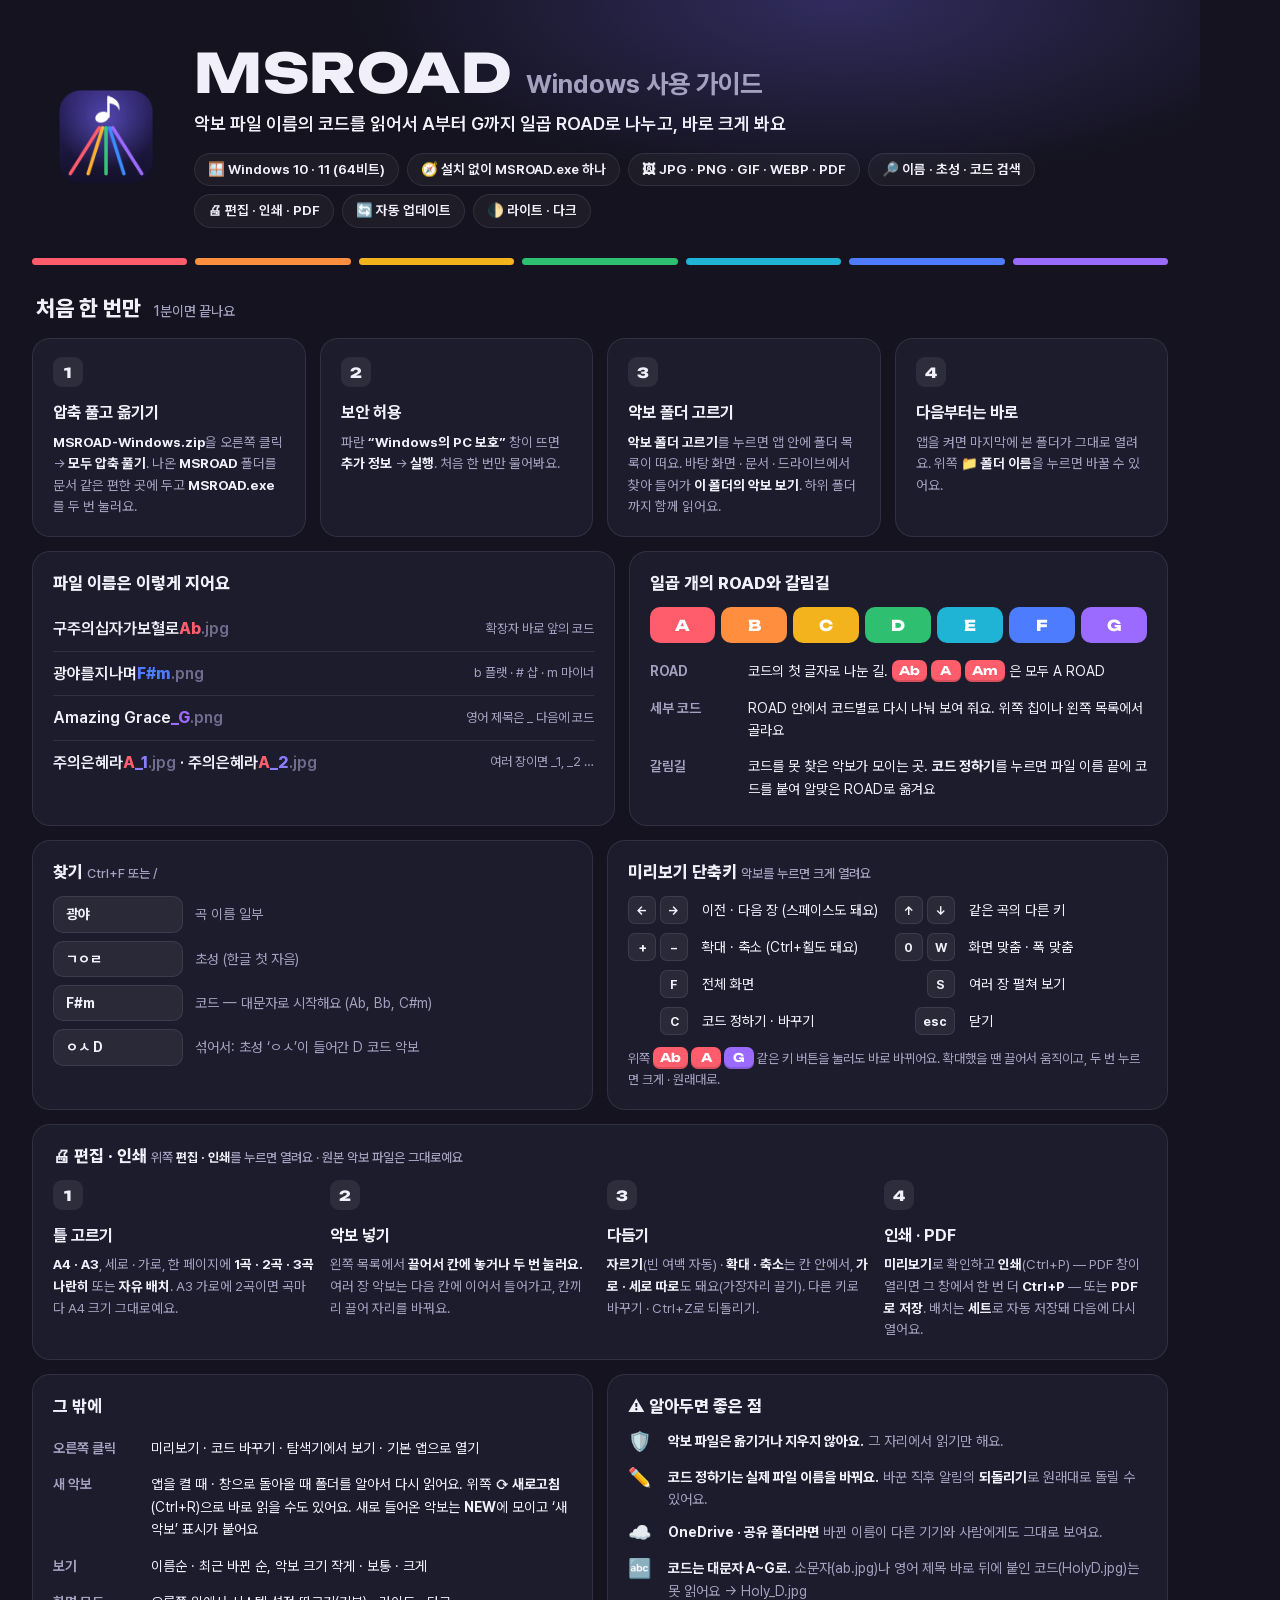
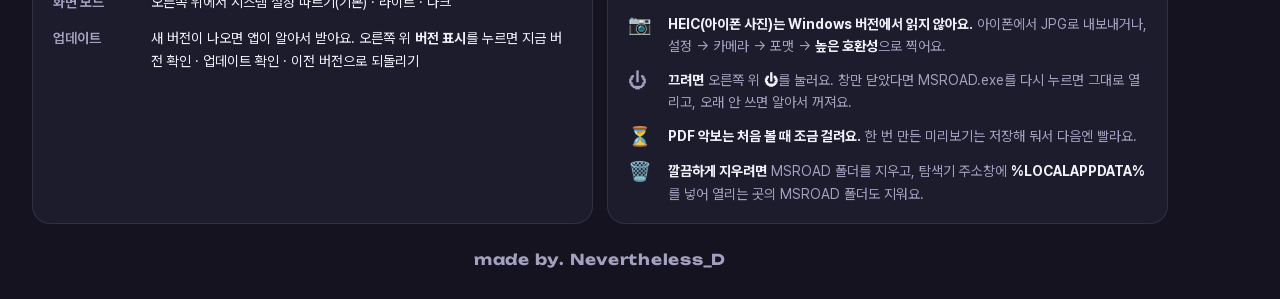
==== docs/guide-win.html @ 238b2c40 "Windows 버전 1.2.1 (HEIC 제외) MSROAD.exe 하나로 실행기 + 엔진, 앱 안 폴더 고르기, Go 썸네일, PDF 창으로 인쇄, latest-win.json " ====
<!doctype html>
<html lang="ko">
<head>
<meta charset="utf-8">
<title>MSROAD Windows 사용 가이드</title>
<!-- 사용 가이드 이미지 원본. scripts/guide.py 로 docs/MSROAD_Windows_사용가이드.png 를 만들어요 -->
<style>
@font-face { font-family: "Pretendard"; src: url("../engine/web/fonts/PretendardVariable.woff2") format("woff2-variations"); font-weight: 100 900; }
@font-face { font-family: "Unbounded"; src: url("../engine/web/fonts/unbounded-latin-700-normal.woff2") format("woff2"); font-weight: 700; }
@font-face { font-family: "Unbounded"; src: url("../engine/web/fonts/unbounded-latin-800-normal.woff2") format("woff2"); font-weight: 800; }
:root {
  --rA: #ff5d6c; --rB: #ff8f3f; --rC: #f2b31d; --rD: #2fbf71; --rE: #1fb3d6; --rF: #4d7cff; --rG: #9b6bff; --brand: #8b7dff;
  --bg: #14131f; --card: #1d1c2c; --line: rgba(220,215,255,.1); --text: #f1f0fa; --muted: #a4a1c0; --faint: #6f6c8e;
}
* { box-sizing: border-box; }
body { margin: 0; width: 1200px; background: var(--bg); color: var(--text); font: 15px/1.6 "Pretendard", sans-serif; -webkit-font-smoothing: antialiased; }
.wrap { padding: 0 32px 30px; }
.hero { position: relative; padding: 46px 48px 30px; display: flex; gap: 30px; align-items: center;
  background: radial-gradient(700px 260px at 70% 0%, rgba(124,108,255,.28), transparent 70%); }
.hero img { width: 116px; height: 116px; }
.hero h1 { margin: 0; display: flex; align-items: baseline; gap: 14px; font: 800 54px/1 "Unbounded", sans-serif; letter-spacing: .01em; }
.hero h1 span { font: 700 26px "Pretendard"; color: var(--muted); letter-spacing: 0; }
.hero p { margin: 10px 0 14px; font-size: 18px; font-weight: 600; }
.pills { display: flex; gap: 8px; flex-wrap: wrap; }
.pill { padding: 5px 13px; border-radius: 999px; border: 1px solid var(--line); background: rgba(255,255,255,.04); font-size: 13.5px; font-weight: 650; }
.roads { display: flex; gap: 8px; padding: 0 32px; margin-bottom: 26px; }
.roads i { flex: 1; height: 7px; border-radius: 4px; }
h2 { margin: 26px 4px 12px; font-size: 22px; font-weight: 800; display: flex; align-items: baseline; gap: 12px; }
h2 small { font-size: 14px; font-weight: 500; color: var(--muted); }
.row { display: grid; gap: 14px; }
.c4 { grid-template-columns: repeat(4, 1fr); }
.c2 { grid-template-columns: 1fr 1fr; }
.c32 { grid-template-columns: 1.08fr 1fr; }
.card { background: var(--card); border: 1px solid var(--line); border-radius: 18px; padding: 18px 20px; }
.step b.n { display: inline-grid; place-items: center; width: 30px; height: 30px; border-radius: 9px; background: rgba(255,255,255,.08); font: 800 14px "Unbounded"; }
.step h3 { margin: 12px 0 6px; font-size: 16.5px; }
.step p { margin: 0; color: var(--muted); font-size: 13.5px; }
.step p strong { color: var(--text); }
.plate { display: inline-flex; align-items: center; justify-content: center; min-width: 30px; height: 22px; padding: 0 7px; border-radius: 7px; color: #fff;
  font: 700 12px/1 "Unbounded", sans-serif; box-shadow: inset 0 -2px 0 rgba(0,0,0,.15); vertical-align: 1px; }
.rA { --r: var(--rA); } .rB { --r: var(--rB); } .rC { --r: var(--rC); } .rD { --r: var(--rD); } .rE { --r: var(--rE); } .rF { --r: var(--rF); } .rG { --r: var(--rG); }
.plate { background: var(--r, #77758f); }
.names .nr { display: grid; grid-template-columns: 1fr auto; gap: 14px; padding: 9px 0; border-top: 1px solid var(--line); align-items: center; }
.names .nr:first-of-type { border-top: 0; }
.fn { font-size: 16px; font-weight: 600; }
.fn .c { color: var(--r); font-weight: 800; }
.fn .p { color: var(--brand); font-weight: 800; }
.fn .e { color: var(--faint); }
.nr .w { font-size: 13px; color: var(--muted); text-align: right; }
.card h4 { margin: 0 0 10px; font-size: 17px; font-weight: 800; }
.kv { display: grid; grid-template-columns: 88px 1fr; gap: 10px; padding: 7px 0; font-size: 14px; }
.kv b { color: var(--muted); font-weight: 650; }
.road-demo { display: flex; gap: 6px; margin: 4px 0 10px; }
.road-demo span { flex: 1; height: 36px; border-radius: 10px; display: grid; place-items: center; font: 800 15px "Unbounded"; color: #fff; background: var(--r); }
.keys { display: grid; grid-template-columns: auto 1fr auto 1fr; gap: 9px 14px; align-items: center; font-size: 14px; }
.keys .k { display: flex; gap: 4px; justify-content: flex-end; }
kbd { display: inline-grid; place-items: center; min-width: 28px; height: 28px; padding: 0 7px; border-radius: 7px; background: rgba(255,255,255,.06); border: 1px solid var(--line); font: 700 12.5px "Pretendard"; }
.tips { display: flex; flex-direction: column; gap: 11px; }
.tip { display: grid; grid-template-columns: 30px 1fr; gap: 10px; font-size: 14px; color: var(--muted); }
.tip .i { font-size: 19px; line-height: 1.3; }
.tip strong { color: var(--text); }
.search-ex { display: flex; flex-direction: column; gap: 8px; }
.sx { display: grid; grid-template-columns: 130px 1fr; gap: 12px; align-items: center; font-size: 14px; }
.sx .q { padding: 6px 12px; border-radius: 10px; background: rgba(255,255,255,.06); border: 1px solid var(--line); font-weight: 700; }
.sx span { color: var(--muted); }
.foot { text-align: center; margin-top: 26px; font: 700 15px "Unbounded"; letter-spacing: .05em; color: var(--muted); }
</style>
</head>
<body>
<div class="hero">
  <img src="../app/AppIcon.png" alt="">
  <div>
    <h1>MSROAD <span>Windows 사용 가이드</span></h1>
    <p>악보 파일 이름의 코드를 읽어서 A부터 G까지 일곱 ROAD로 나누고, 바로 크게 봐요</p>
    <div class="pills">
      <span class="pill">🪟 Windows 10 · 11 (64비트)</span>
      <span class="pill">🧭 설치 없이 MSROAD.exe 하나</span>
      <span class="pill">🖼 JPG · PNG · GIF · WEBP · PDF</span>
      <span class="pill">🔎 이름 · 초성 · 코드 검색</span>
      <span class="pill">🖨 편집 · 인쇄 · PDF</span>
      <span class="pill">🔄 자동 업데이트</span>
      <span class="pill">🌓 라이트 · 다크</span>
    </div>
  </div>
</div>
<div class="roads"><i style="background:var(--rA)"></i><i style="background:var(--rB)"></i><i style="background:var(--rC)"></i><i style="background:var(--rD)"></i><i style="background:var(--rE)"></i><i style="background:var(--rF)"></i><i style="background:var(--rG)"></i></div>

<div class="wrap">
  <h2>처음 한 번만 <small>1분이면 끝나요</small></h2>
  <div class="row c4">
    <div class="card step"><b class="n">1</b><h3>압축 풀고 옮기기</h3><p><strong>MSROAD-Windows.zip</strong>을 오른쪽 클릭 → <strong>모두 압축 풀기</strong>. 나온 <strong>MSROAD</strong> 폴더를 문서 같은 편한 곳에 두고 <strong>MSROAD.exe</strong>를 두 번 눌러요.</p></div>
    <div class="card step"><b class="n">2</b><h3>보안 허용</h3><p>파란 <strong>“Windows의 PC 보호”</strong> 창이 뜨면 <strong>추가 정보</strong> → <strong>실행</strong>. 처음 한 번만 물어봐요.</p></div>
    <div class="card step"><b class="n">3</b><h3>악보 폴더 고르기</h3><p><strong>악보 폴더 고르기</strong>를 누르면 앱 안에 폴더 목록이 떠요. 바탕 화면 · 문서 · 드라이브에서 찾아 들어가 <strong>이 폴더의 악보 보기</strong>. 하위 폴더까지 함께 읽어요.</p></div>
    <div class="card step"><b class="n">4</b><h3>다음부터는 바로</h3><p>앱을 켜면 마지막에 본 폴더가 그대로 열려요. 위쪽 <strong>📁 폴더 이름</strong>을 누르면 바꿀 수 있어요.</p></div>
  </div>

  <div class="row c32" style="margin-top:14px">
    <div class="card names">
      <h4>파일 이름은 이렇게 지어요</h4>
      <div class="nr"><div class="fn rA">구주의십자가보혈로<span class="c">Ab</span><span class="e">.jpg</span></div><div class="w">확장자 바로 앞의 코드</div></div>
      <div class="nr"><div class="fn rF">광야를지나며<span class="c">F#m</span><span class="e">.png</span></div><div class="w">b 플랫 · # 샵 · m 마이너</div></div>
      <div class="nr"><div class="fn rG">Amazing Grace<span class="c">_G</span><span class="e">.png</span></div><div class="w">영어 제목은 _ 다음에 코드</div></div>
      <div class="nr"><div class="fn rA">주의은혜라<span class="c">A</span><span class="p">_1</span><span class="e">.jpg</span> · 주의은혜라<span class="c">A</span><span class="p">_2</span><span class="e">.jpg</span></div><div class="w">여러 장이면 _1, _2 …</div></div>
    </div>
    <div class="card">
      <h4>일곱 개의 ROAD와 갈림길</h4>
      <div class="road-demo"><span class="rA">A</span><span class="rB">B</span><span class="rC">C</span><span class="rD">D</span><span class="rE">E</span><span class="rF">F</span><span class="rG">G</span></div>
      <div class="kv"><b>ROAD</b><span>코드의 첫 글자로 나눈 길. <span class="plate rA">Ab</span> <span class="plate rA">A</span> <span class="plate rA">Am</span> 은 모두 A ROAD</span></div>
      <div class="kv"><b>세부 코드</b><span>ROAD 안에서 코드별로 다시 나눠 보여 줘요. 위쪽 칩이나 왼쪽 목록에서 골라요</span></div>
      <div class="kv"><b>갈림길</b><span>코드를 못 찾은 악보가 모이는 곳. <strong>코드 정하기</strong>를 누르면 파일 이름 끝에 코드를 붙여 알맞은 ROAD로 옮겨요</span></div>
    </div>
  </div>

  <div class="row c2" style="margin-top:14px">
    <div class="card">
      <h4>찾기 <span style="font-weight:500;color:var(--muted);font-size:13px">Ctrl+F 또는 /</span></h4>
      <div class="search-ex">
        <div class="sx"><div class="q">광야</div><span>곡 이름 일부</span></div>
        <div class="sx"><div class="q">ㄱㅇㄹ</div><span>초성 (한글 첫 자음)</span></div>
        <div class="sx"><div class="q">F#m</div><span>코드 — 대문자로 시작해요 (Ab, Bb, C#m)</span></div>
        <div class="sx"><div class="q">ㅇㅅ D</div><span>섞어서: 초성 ‘ㅇㅅ’이 들어간 D 코드 악보</span></div>
      </div>
    </div>
    <div class="card">
      <h4>미리보기 단축키 <span style="font-weight:500;color:var(--muted);font-size:13px">악보를 누르면 크게 열려요</span></h4>
      <div class="keys">
        <div class="k"><kbd>←</kbd><kbd>→</kbd></div><div>이전 · 다음 장 (스페이스도 돼요)</div>
        <div class="k"><kbd>↑</kbd><kbd>↓</kbd></div><div>같은 곡의 다른 키</div>
        <div class="k"><kbd>+</kbd><kbd>−</kbd></div><div>확대 · 축소 (Ctrl+휠도 돼요)</div>
        <div class="k"><kbd>0</kbd><kbd>W</kbd></div><div>화면 맞춤 · 폭 맞춤</div>
        <div class="k"><kbd>F</kbd></div><div>전체 화면</div>
        <div class="k"><kbd>S</kbd></div><div>여러 장 펼쳐 보기</div>
        <div class="k"><kbd>C</kbd></div><div>코드 정하기 · 바꾸기</div>
        <div class="k"><kbd>esc</kbd></div><div>닫기</div>
      </div>
      <div style="font-size:13px;color:var(--muted);margin-top:12px">위쪽 <span class="plate rA">Ab</span> <span class="plate rA">A</span> <span class="plate rG">G</span> 같은 키 버튼을 눌러도 바로 바뀌어요. 확대했을 땐 끌어서 움직이고, 두 번 누르면 크게 · 원래대로.</div>
    </div>
  </div>

  <div class="card" style="margin-top:14px">
    <h4>🖨 편집 · 인쇄 <span style="font-weight:500;color:var(--muted);font-size:13px">위쪽 <strong style="color:var(--text)">편집 · 인쇄</strong>를 누르면 열려요 · 원본 악보 파일은 그대로예요</span></h4>
    <div class="row c4" style="margin-top:6px">
      <div class="step"><b class="n">1</b><h3>틀 고르기</h3><p><strong>A4 · A3</strong>, 세로 · 가로, 한 페이지에 <strong>1곡 · 2곡 · 3곡 나란히</strong> 또는 <strong>자유 배치</strong>. A3 가로에 2곡이면 곡마다 A4 크기 그대로예요.</p></div>
      <div class="step"><b class="n">2</b><h3>악보 넣기</h3><p>왼쪽 목록에서 <strong>끌어서 칸에 놓거나 두 번 눌러요.</strong> 여러 장 악보는 다음 칸에 이어서 들어가고, 칸끼리 끌어 자리를 바꿔요.</p></div>
      <div class="step"><b class="n">3</b><h3>다듬기</h3><p><strong>자르기</strong>(빈 여백 자동) · <strong>확대 · 축소</strong>는 칸 안에서, <strong>가로 · 세로 따로</strong>도 돼요(가장자리 끌기). 다른 키로 바꾸기 · Ctrl+Z로 되돌리기.</p></div>
      <div class="step"><b class="n">4</b><h3>인쇄 · PDF</h3><p><strong>미리보기</strong>로 확인하고 <strong>인쇄</strong>(Ctrl+P) — PDF 창이 열리면 그 창에서 한 번 더 <strong>Ctrl+P</strong> — 또는 <strong>PDF로 저장</strong>. 배치는 <strong>세트</strong>로 자동 저장돼 다음에 다시 열어요.</p></div>
    </div>
  </div>

  <div class="row c2" style="margin-top:14px">
    <div class="card">
      <h4>그 밖에</h4>
      <div class="kv"><b>오른쪽 클릭</b><span>미리보기 · 코드 바꾸기 · 탐색기에서 보기 · 기본 앱으로 열기</span></div>
      <div class="kv"><b>새 악보</b><span>앱을 켤 때 · 창으로 돌아올 때 폴더를 알아서 다시 읽어요. 위쪽 <strong>⟳ 새로고침</strong>(Ctrl+R)으로 바로 읽을 수도 있어요. 새로 들어온 악보는 <strong>NEW</strong>에 모이고 ‘새 악보’ 표시가 붙어요</span></div>
      <div class="kv"><b>보기</b><span>이름순 · 최근 바뀐 순, 악보 크기 작게 · 보통 · 크게</span></div>
      <div class="kv"><b>화면 모드</b><span>오른쪽 위에서 시스템 설정 따르기(기본) · 라이트 · 다크</span></div>
      <div class="kv"><b>업데이트</b><span>새 버전이 나오면 앱이 알아서 받아요. 오른쪽 위 <strong>버전 표시</strong>를 누르면 지금 버전 확인 · 업데이트 확인 · 이전 버전으로 되돌리기</span></div>
    </div>
    <div class="card">
      <h4>⚠️ 알아두면 좋은 점</h4>
      <div class="tips">
        <div class="tip"><span class="i">🛡️</span><div><strong>악보 파일은 옮기거나 지우지 않아요.</strong> 그 자리에서 읽기만 해요.</div></div>
        <div class="tip"><span class="i">✏️</span><div><strong>코드 정하기는 실제 파일 이름을 바꿔요.</strong> 바꾼 직후 알림의 <strong>되돌리기</strong>로 원래대로 돌릴 수 있어요.</div></div>
        <div class="tip"><span class="i">☁️</span><div><strong>OneDrive · 공유 폴더라면</strong> 바뀐 이름이 다른 기기와 사람에게도 그대로 보여요.</div></div>
        <div class="tip"><span class="i">🔤</span><div><strong>코드는 대문자 A~G로.</strong> 소문자(ab.jpg)나 영어 제목 바로 뒤에 붙인 코드(HolyD.jpg)는 못 읽어요 → Holy_D.jpg</div></div>
        <div class="tip"><span class="i">📷</span><div><strong>HEIC(아이폰 사진)는 Windows 버전에서 읽지 않아요.</strong> 아이폰에서 JPG로 내보내거나, 설정 → 카메라 → 포맷 → <strong>높은 호환성</strong>으로 찍어요.</div></div>
        <div class="tip"><span class="i">⏻</span><div><strong>끄려면</strong> 오른쪽 위 <strong>⏻</strong>를 눌러요. 창만 닫았다면 MSROAD.exe를 다시 누르면 그대로 열리고, 오래 안 쓰면 알아서 꺼져요.</div></div>
        <div class="tip"><span class="i">⏳</span><div><strong>PDF 악보는 처음 볼 때 조금 걸려요.</strong> 한 번 만든 미리보기는 저장해 둬서 다음엔 빨라요.</div></div>
        <div class="tip"><span class="i">🗑️</span><div><strong>깔끔하게 지우려면</strong> MSROAD 폴더를 지우고, 탐색기 주소창에 <strong>%LOCALAPPDATA%</strong>를 넣어 열리는 곳의 MSROAD 폴더도 지워요.</div></div>
      </div>
    </div>
  </div>
  <div class="foot">made by. Nevertheless_D</div>
</div>
</body>
</html>
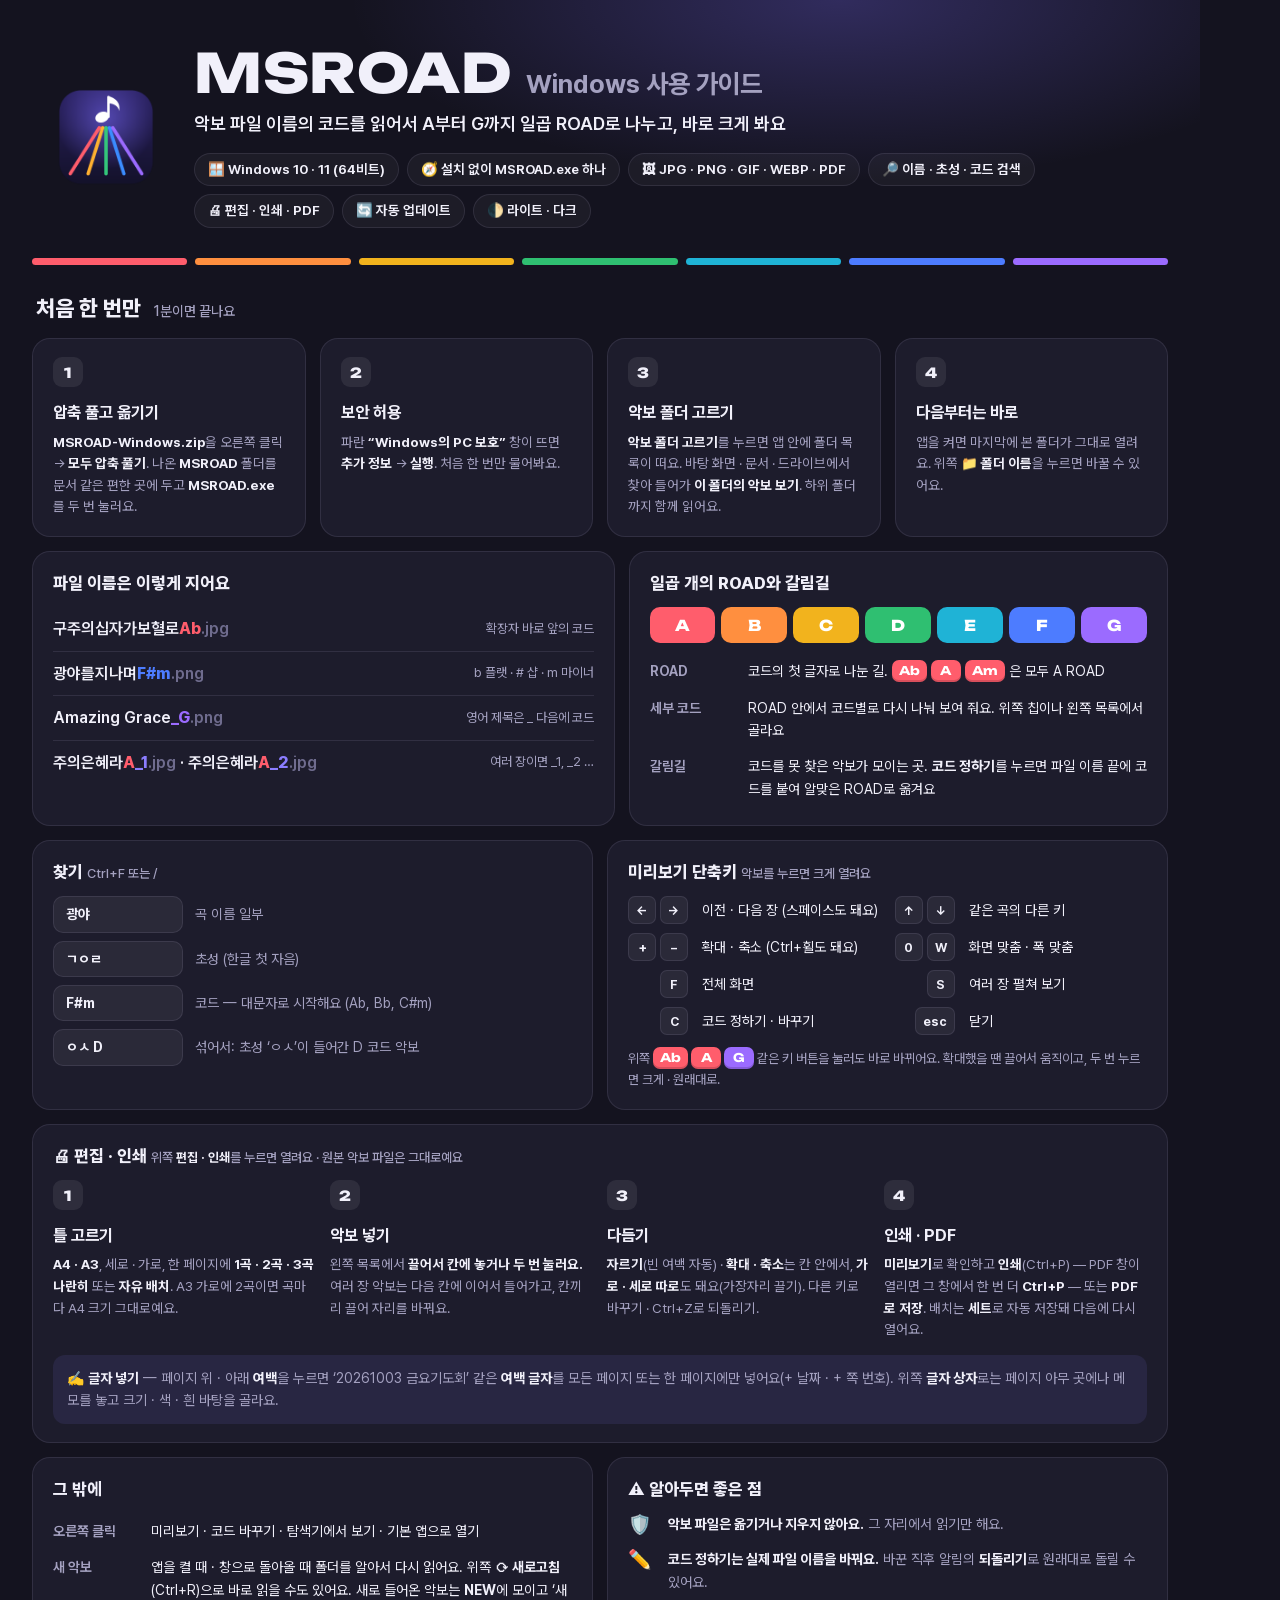
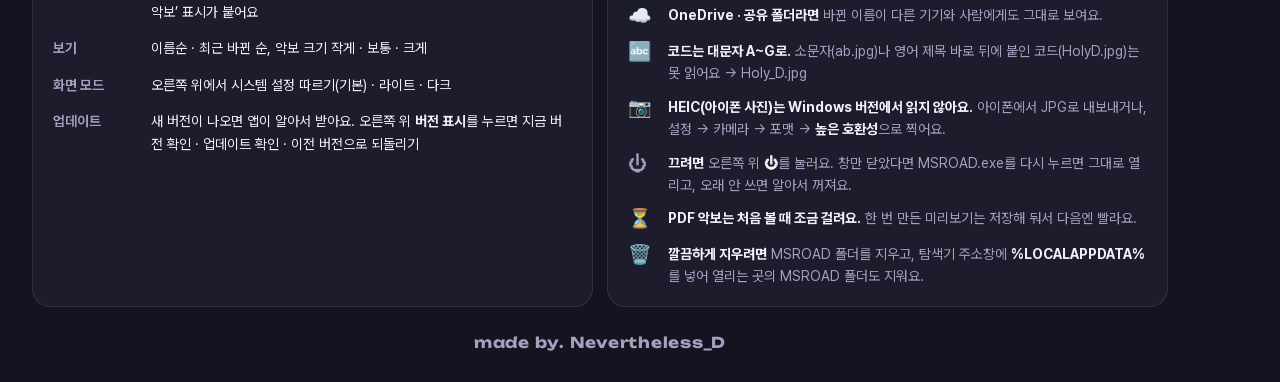
==== commit fd216a59: "1.3.0: 여백 글자 · 글자 상자 Co-Authored-By: Claude Opus 5.5 <noreply@anthropic.com> Claude-Session: https:/" ====
--- a/docs/guide-win.html
+++ b/docs/guide-win.html
@@ -145,6 +145,7 @@
       <div class="step"><b class="n">3</b><h3>다듬기</h3><p><strong>자르기</strong>(빈 여백 자동) · <strong>확대 · 축소</strong>는 칸 안에서, <strong>가로 · 세로 따로</strong>도 돼요(가장자리 끌기). 다른 키로 바꾸기 · Ctrl+Z로 되돌리기.</p></div>
       <div class="step"><b class="n">4</b><h3>인쇄 · PDF</h3><p><strong>미리보기</strong>로 확인하고 <strong>인쇄</strong>(Ctrl+P) — PDF 창이 열리면 그 창에서 한 번 더 <strong>Ctrl+P</strong> — 또는 <strong>PDF로 저장</strong>. 배치는 <strong>세트</strong>로 자동 저장돼 다음에 다시 열어요.</p></div>
     </div>
+    <div style="margin-top:14px;padding:12px 14px;border-radius:12px;background:rgba(139,125,255,.1);font-size:14px;color:var(--muted)">✍️ <strong style="color:var(--text)">글자 넣기</strong> — 페이지 위 · 아래 <strong style="color:var(--text)">여백</strong>을 누르면 ‘20261003 금요기도회’ 같은 <strong style="color:var(--text)">여백 글자</strong>를 모든 페이지 또는 한 페이지에만 넣어요(+ 날짜 · + 쪽 번호). 위쪽 <strong style="color:var(--text)">글자 상자</strong>로는 페이지 아무 곳에나 메모를 놓고 크기 · 색 · 흰 바탕을 골라요.</div>
   </div>
 
   <div class="row c2" style="margin-top:14px">
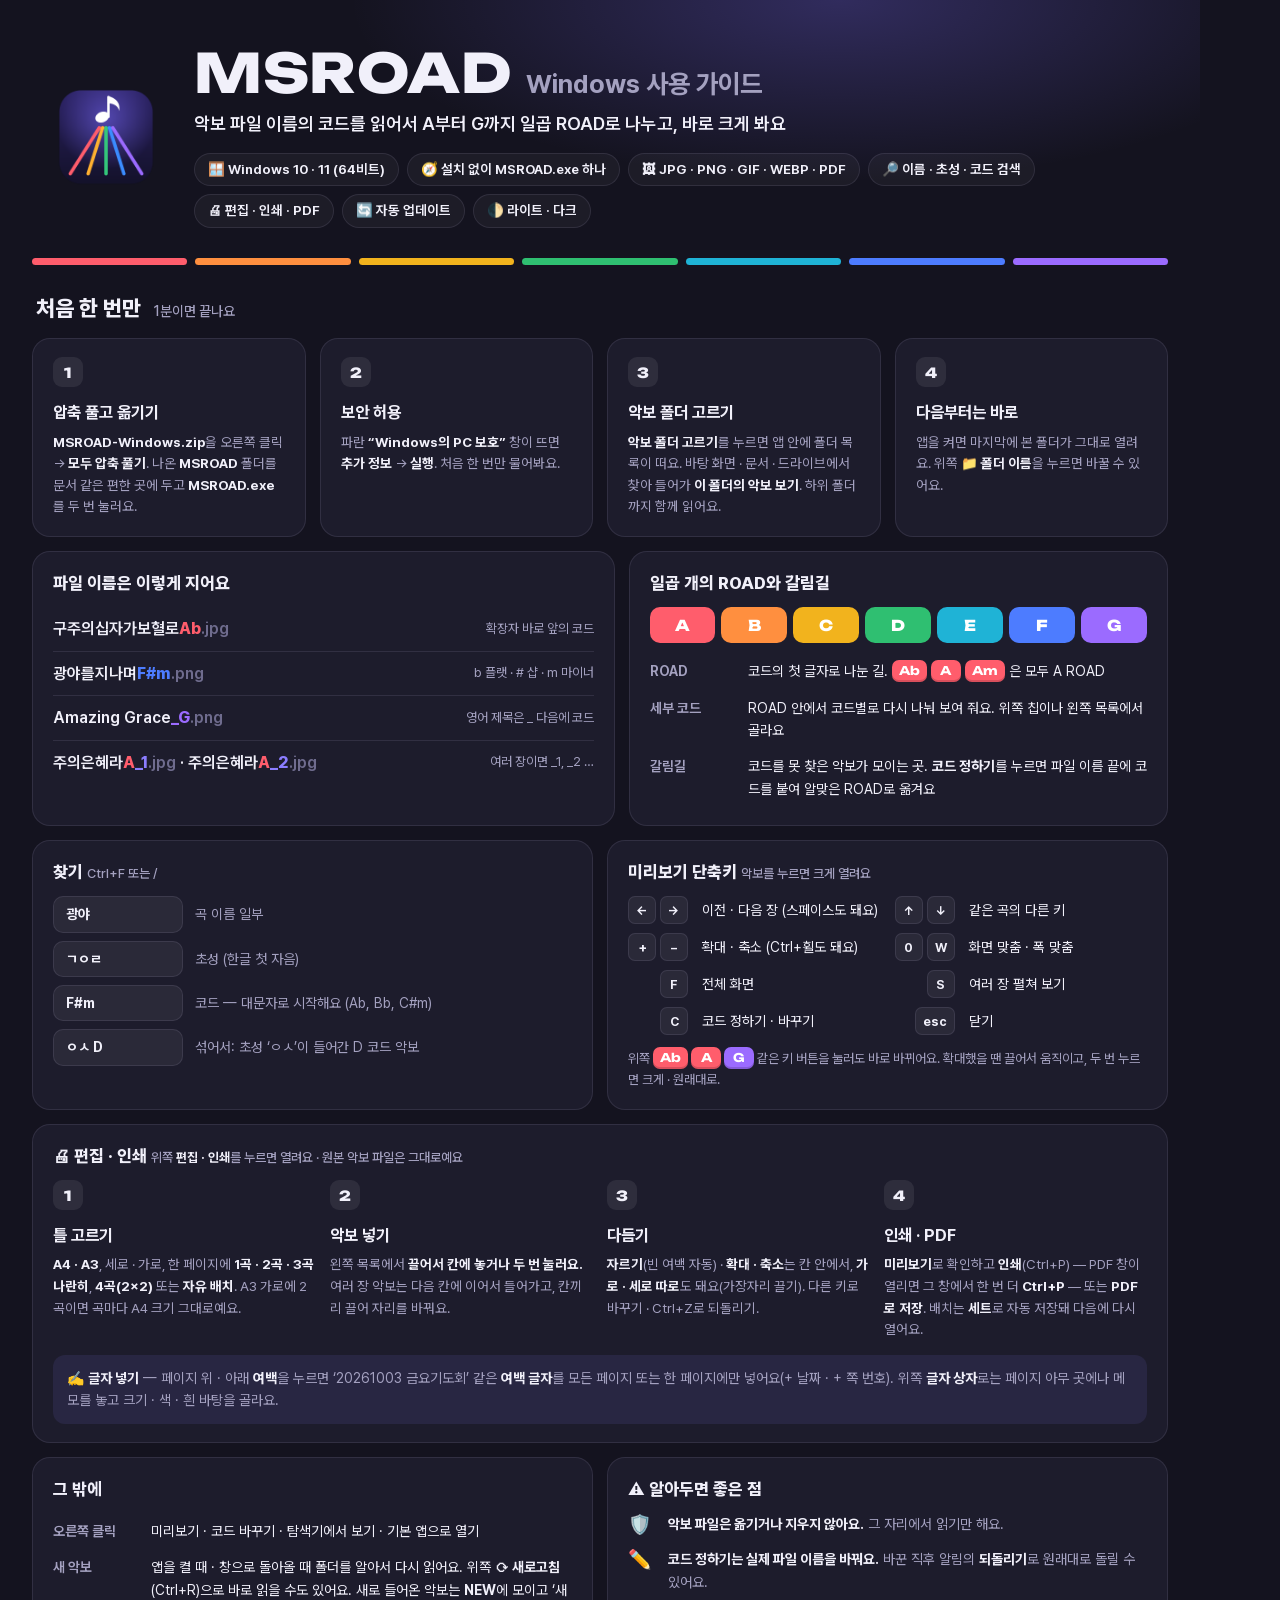
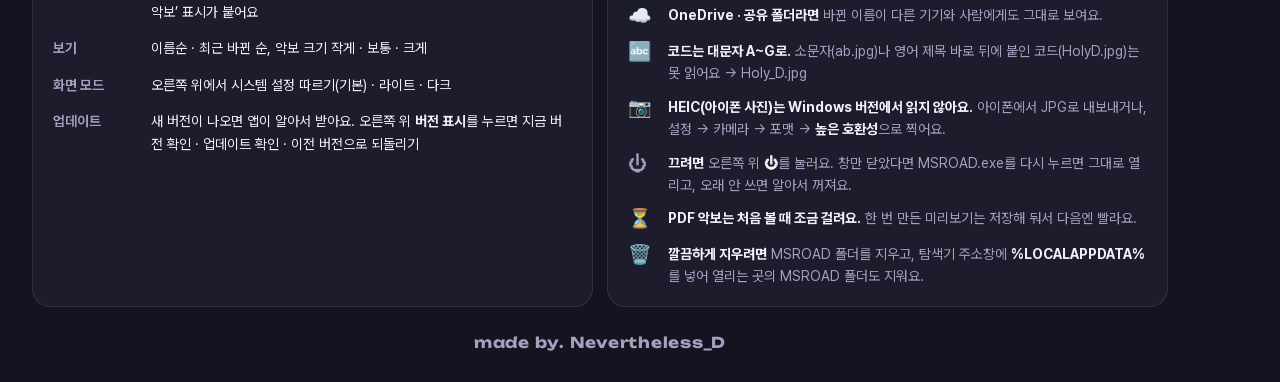
==== commit 3a3a2f58: "1.3.1: 4곡(2×2) 틀 Co-Authored-By: Claude Opus 5.5 <noreply@anthropic.com> Claude-Session: https://cla" ====
--- a/docs/guide-win.html
+++ b/docs/guide-win.html
@@ -140,7 +140,7 @@
   <div class="card" style="margin-top:14px">
     <h4>🖨 편집 · 인쇄 <span style="font-weight:500;color:var(--muted);font-size:13px">위쪽 <strong style="color:var(--text)">편집 · 인쇄</strong>를 누르면 열려요 · 원본 악보 파일은 그대로예요</span></h4>
     <div class="row c4" style="margin-top:6px">
-      <div class="step"><b class="n">1</b><h3>틀 고르기</h3><p><strong>A4 · A3</strong>, 세로 · 가로, 한 페이지에 <strong>1곡 · 2곡 · 3곡 나란히</strong> 또는 <strong>자유 배치</strong>. A3 가로에 2곡이면 곡마다 A4 크기 그대로예요.</p></div>
+      <div class="step"><b class="n">1</b><h3>틀 고르기</h3><p><strong>A4 · A3</strong>, 세로 · 가로, 한 페이지에 <strong>1곡 · 2곡 · 3곡 나란히</strong>, <strong>4곡(2×2)</strong> 또는 <strong>자유 배치</strong>. A3 가로에 2곡이면 곡마다 A4 크기 그대로예요.</p></div>
       <div class="step"><b class="n">2</b><h3>악보 넣기</h3><p>왼쪽 목록에서 <strong>끌어서 칸에 놓거나 두 번 눌러요.</strong> 여러 장 악보는 다음 칸에 이어서 들어가고, 칸끼리 끌어 자리를 바꿔요.</p></div>
       <div class="step"><b class="n">3</b><h3>다듬기</h3><p><strong>자르기</strong>(빈 여백 자동) · <strong>확대 · 축소</strong>는 칸 안에서, <strong>가로 · 세로 따로</strong>도 돼요(가장자리 끌기). 다른 키로 바꾸기 · Ctrl+Z로 되돌리기.</p></div>
       <div class="step"><b class="n">4</b><h3>인쇄 · PDF</h3><p><strong>미리보기</strong>로 확인하고 <strong>인쇄</strong>(Ctrl+P) — PDF 창이 열리면 그 창에서 한 번 더 <strong>Ctrl+P</strong> — 또는 <strong>PDF로 저장</strong>. 배치는 <strong>세트</strong>로 자동 저장돼 다음에 다시 열어요.</p></div>
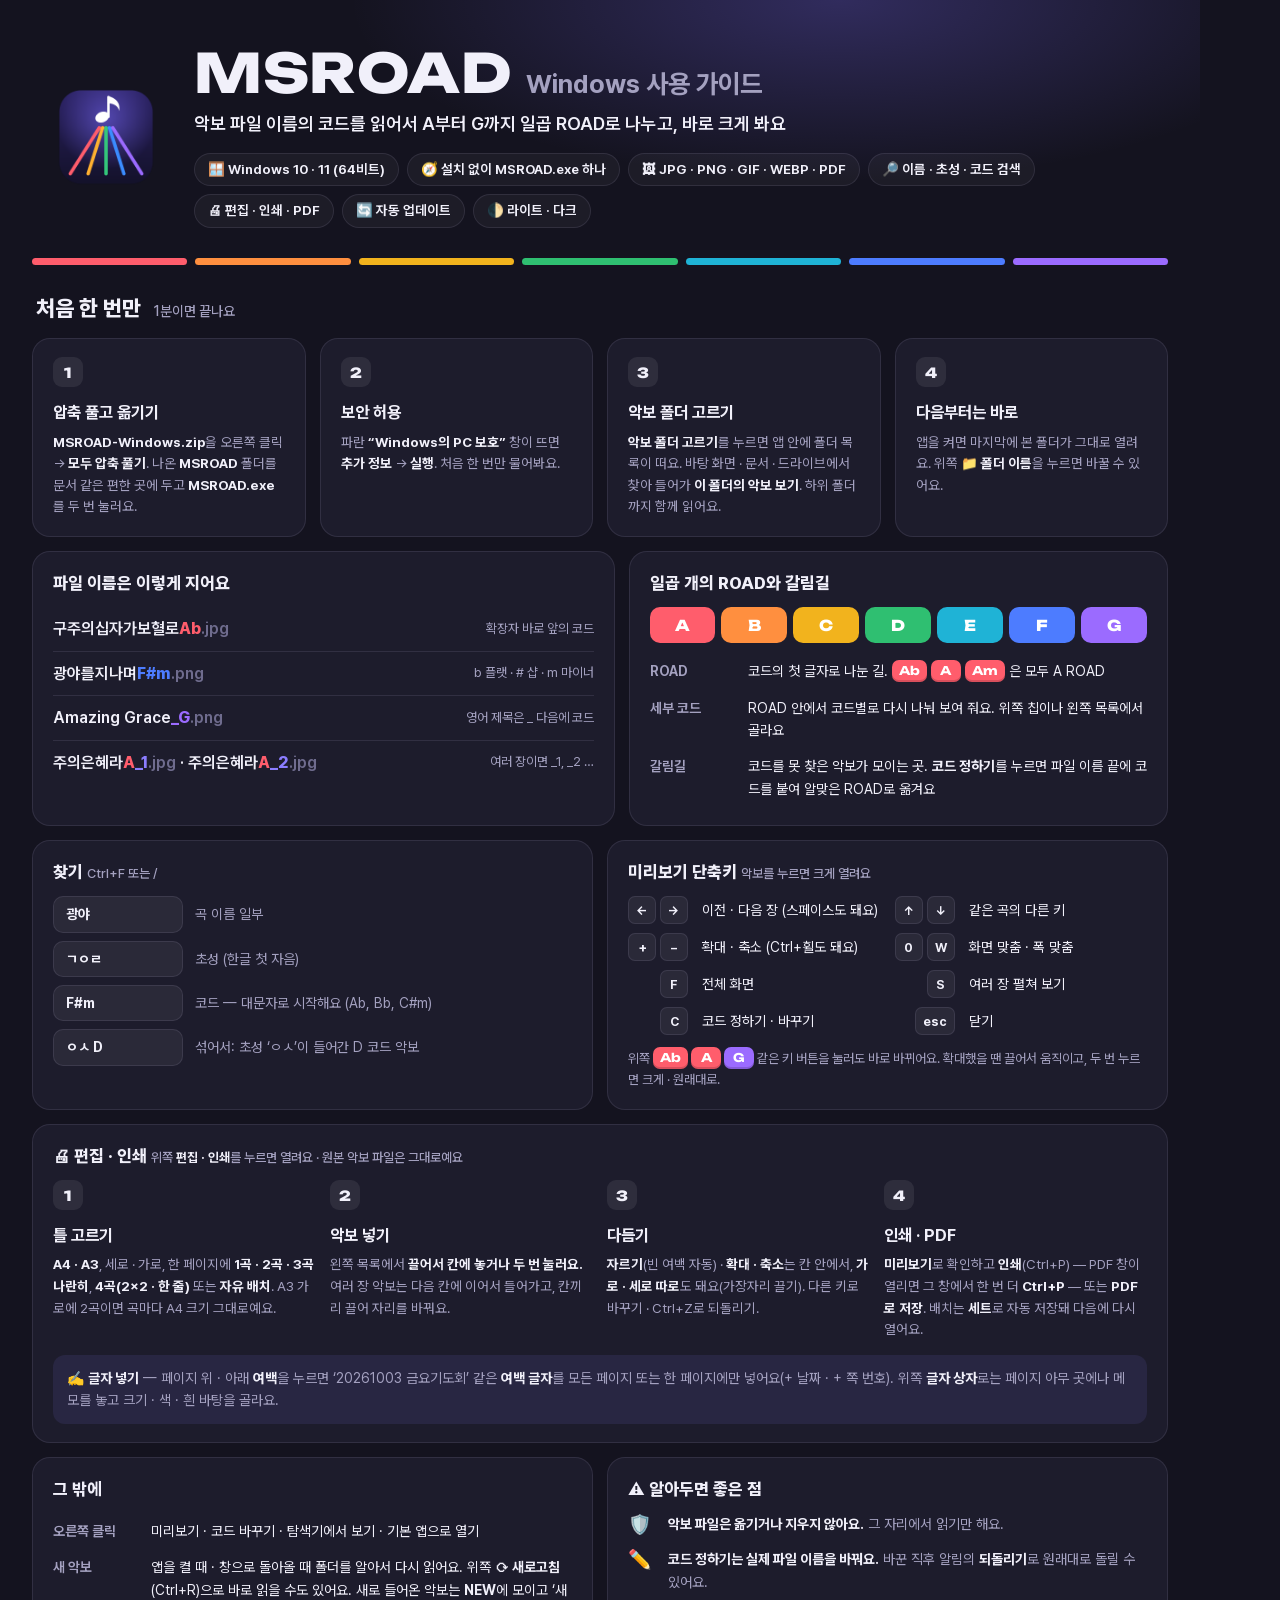
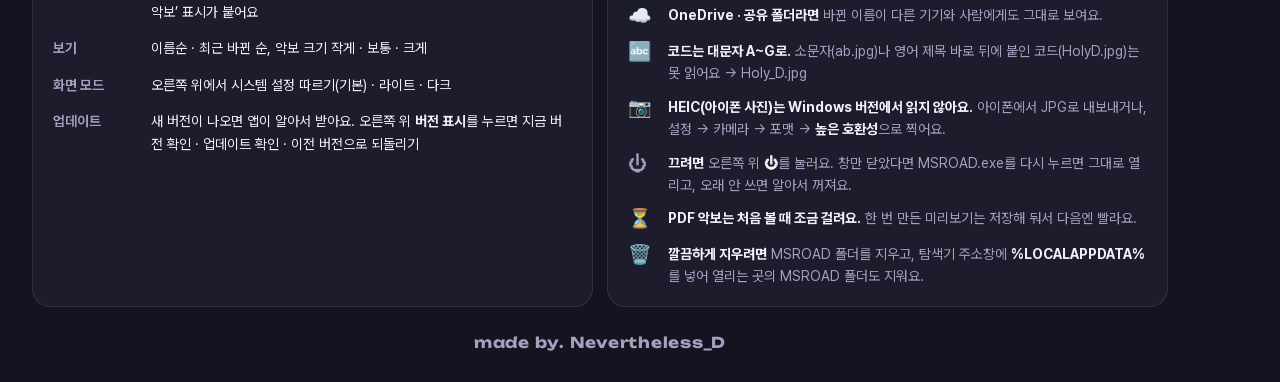
==== commit de57318b: "1.3.2: 4곡 한 줄 틀 Co-Authored-By: Claude Opus 5.5 <noreply@anthropic.com> Claude-Session: https://clau" ====
--- a/docs/guide-win.html
+++ b/docs/guide-win.html
@@ -140,7 +140,7 @@
   <div class="card" style="margin-top:14px">
     <h4>🖨 편집 · 인쇄 <span style="font-weight:500;color:var(--muted);font-size:13px">위쪽 <strong style="color:var(--text)">편집 · 인쇄</strong>를 누르면 열려요 · 원본 악보 파일은 그대로예요</span></h4>
     <div class="row c4" style="margin-top:6px">
-      <div class="step"><b class="n">1</b><h3>틀 고르기</h3><p><strong>A4 · A3</strong>, 세로 · 가로, 한 페이지에 <strong>1곡 · 2곡 · 3곡 나란히</strong>, <strong>4곡(2×2)</strong> 또는 <strong>자유 배치</strong>. A3 가로에 2곡이면 곡마다 A4 크기 그대로예요.</p></div>
+      <div class="step"><b class="n">1</b><h3>틀 고르기</h3><p><strong>A4 · A3</strong>, 세로 · 가로, 한 페이지에 <strong>1곡 · 2곡 · 3곡 나란히</strong>, <strong>4곡(2×2 · 한 줄)</strong> 또는 <strong>자유 배치</strong>. A3 가로에 2곡이면 곡마다 A4 크기 그대로예요.</p></div>
       <div class="step"><b class="n">2</b><h3>악보 넣기</h3><p>왼쪽 목록에서 <strong>끌어서 칸에 놓거나 두 번 눌러요.</strong> 여러 장 악보는 다음 칸에 이어서 들어가고, 칸끼리 끌어 자리를 바꿔요.</p></div>
       <div class="step"><b class="n">3</b><h3>다듬기</h3><p><strong>자르기</strong>(빈 여백 자동) · <strong>확대 · 축소</strong>는 칸 안에서, <strong>가로 · 세로 따로</strong>도 돼요(가장자리 끌기). 다른 키로 바꾸기 · Ctrl+Z로 되돌리기.</p></div>
       <div class="step"><b class="n">4</b><h3>인쇄 · PDF</h3><p><strong>미리보기</strong>로 확인하고 <strong>인쇄</strong>(Ctrl+P) — PDF 창이 열리면 그 창에서 한 번 더 <strong>Ctrl+P</strong> — 또는 <strong>PDF로 저장</strong>. 배치는 <strong>세트</strong>로 자동 저장돼 다음에 다시 열어요.</p></div>
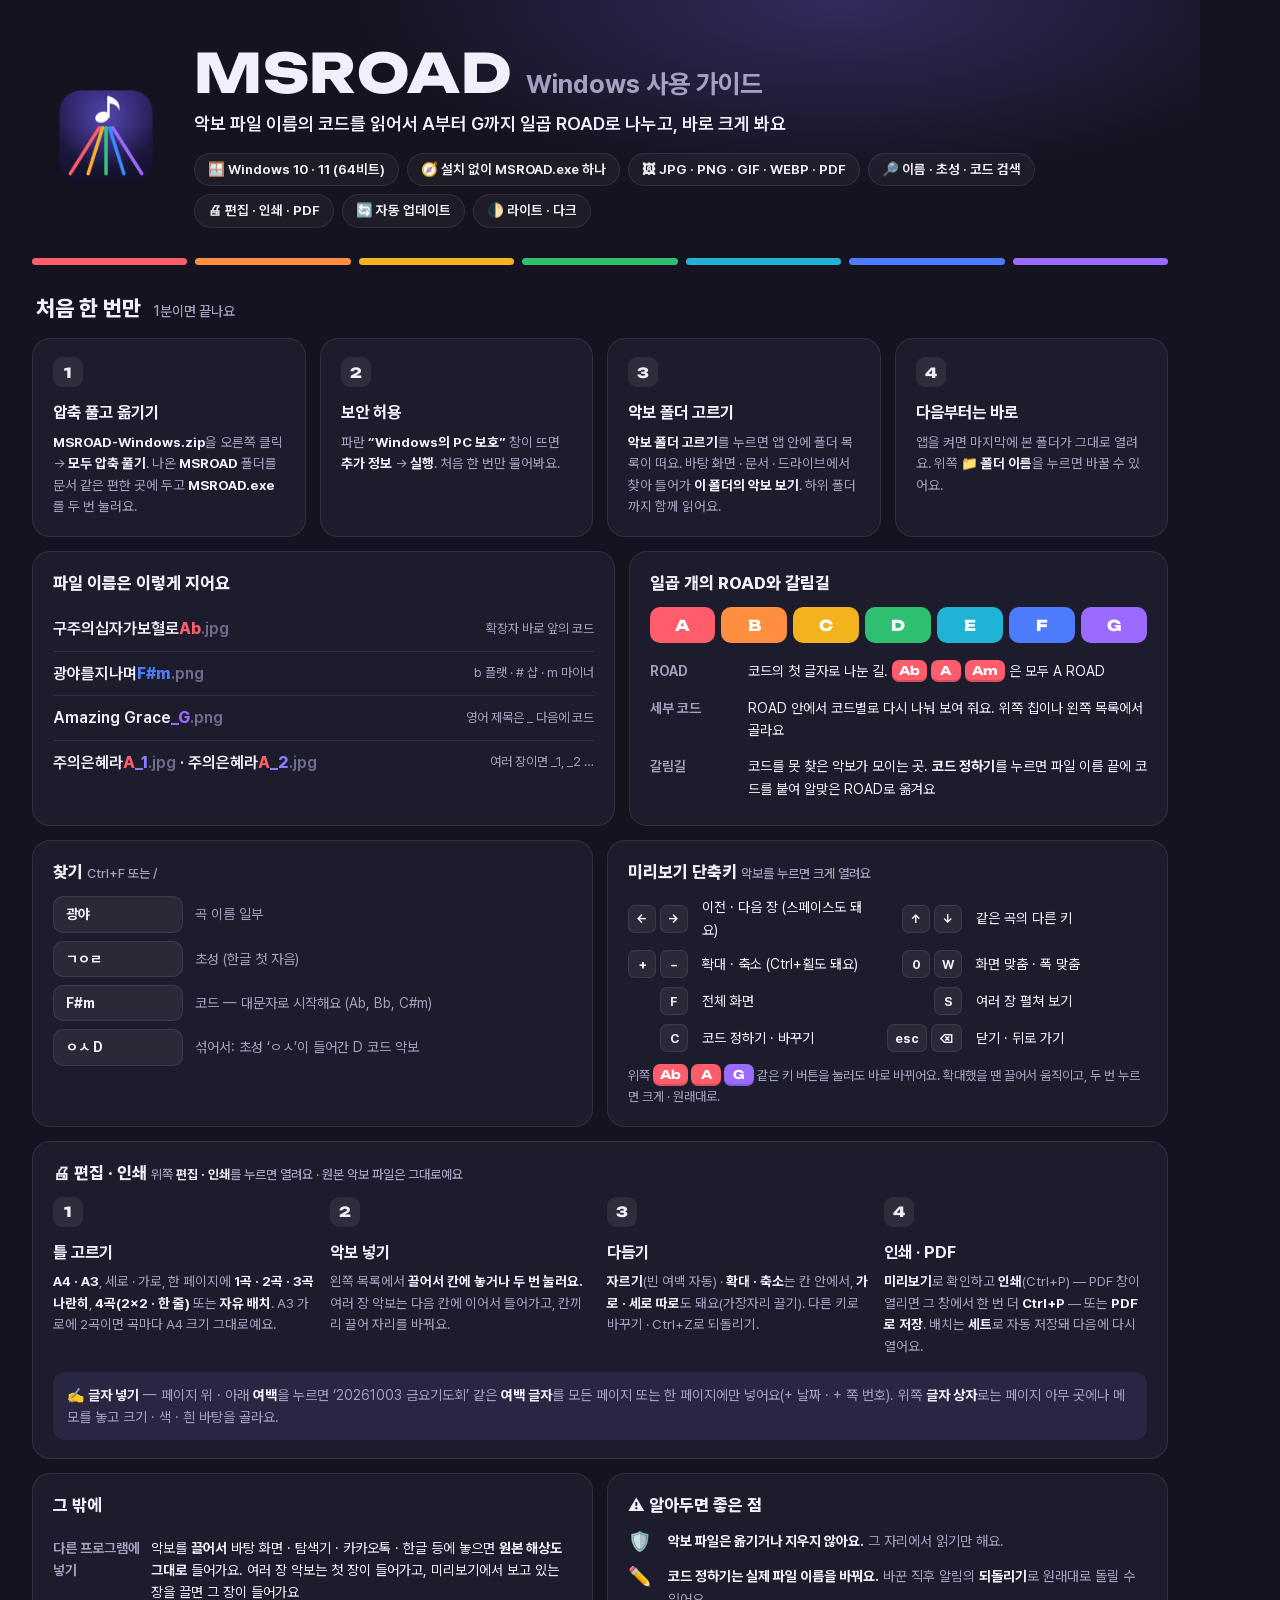
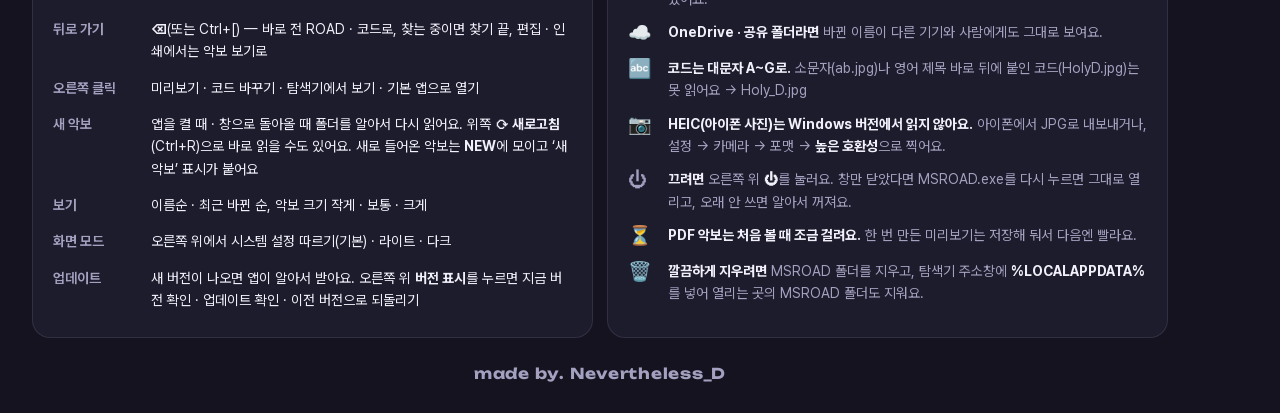
==== commit dc1b4ad7: "Windows 1.3.5: 끌어서 다른 프로그램에 넣으면 원본 해상도 (DownloadURL) · ⌫ 뒤로 가기 Co-Authored-By: Claude Opus 5.5 <nore" ====
--- a/docs/guide-win.html
+++ b/docs/guide-win.html
@@ -131,7 +131,7 @@
         <div class="k"><kbd>F</kbd></div><div>전체 화면</div>
         <div class="k"><kbd>S</kbd></div><div>여러 장 펼쳐 보기</div>
         <div class="k"><kbd>C</kbd></div><div>코드 정하기 · 바꾸기</div>
-        <div class="k"><kbd>esc</kbd></div><div>닫기</div>
+        <div class="k"><kbd>esc</kbd><kbd>⌫</kbd></div><div>닫기 · 뒤로 가기</div>
       </div>
       <div style="font-size:13px;color:var(--muted);margin-top:12px">위쪽 <span class="plate rA">Ab</span> <span class="plate rA">A</span> <span class="plate rG">G</span> 같은 키 버튼을 눌러도 바로 바뀌어요. 확대했을 땐 끌어서 움직이고, 두 번 누르면 크게 · 원래대로.</div>
     </div>
@@ -151,6 +151,8 @@
   <div class="row c2" style="margin-top:14px">
     <div class="card">
       <h4>그 밖에</h4>
+      <div class="kv"><b>다른 프로그램에 넣기</b><span>악보를 <strong>끌어서</strong> 바탕 화면 · 탐색기 · 카카오톡 · 한글 등에 놓으면 <strong>원본 해상도 그대로</strong> 들어가요. 여러 장 악보는 첫 장이 들어가고, 미리보기에서 보고 있는 장을 끌면 그 장이 들어가요</span></div>
+      <div class="kv"><b>뒤로 가기</b><span><strong>⌫</strong>(또는 Ctrl+[) — 바로 전 ROAD · 코드로, 찾는 중이면 찾기 끝, 편집 · 인쇄에서는 악보 보기로</span></div>
       <div class="kv"><b>오른쪽 클릭</b><span>미리보기 · 코드 바꾸기 · 탐색기에서 보기 · 기본 앱으로 열기</span></div>
       <div class="kv"><b>새 악보</b><span>앱을 켤 때 · 창으로 돌아올 때 폴더를 알아서 다시 읽어요. 위쪽 <strong>⟳ 새로고침</strong>(Ctrl+R)으로 바로 읽을 수도 있어요. 새로 들어온 악보는 <strong>NEW</strong>에 모이고 ‘새 악보’ 표시가 붙어요</span></div>
       <div class="kv"><b>보기</b><span>이름순 · 최근 바뀐 순, 악보 크기 작게 · 보통 · 크게</span></div>
